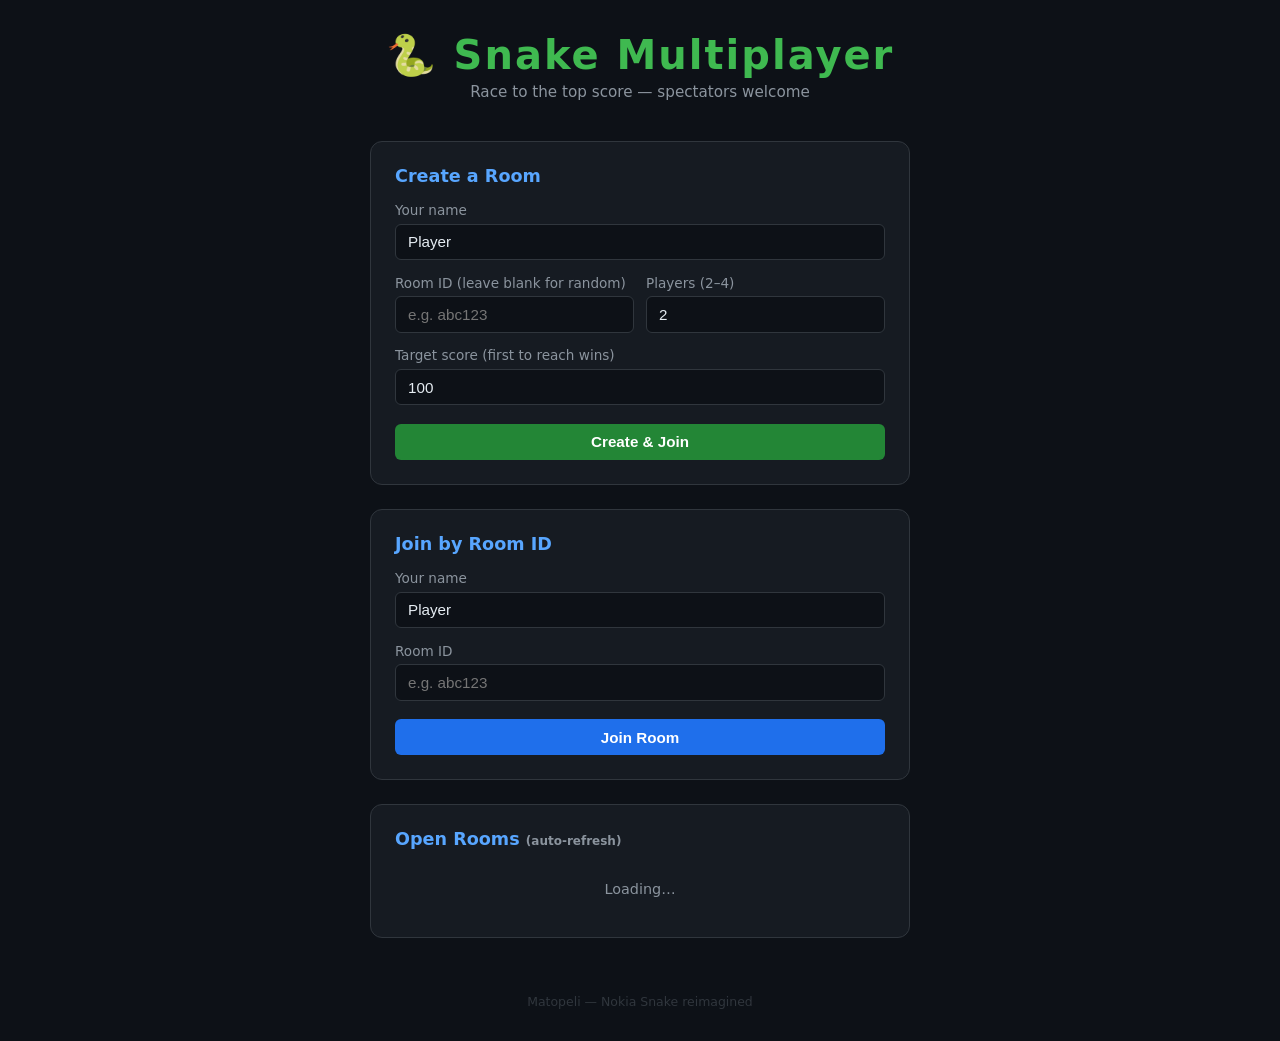
==== snake_api/static/index.html @ 55c419c7 "feat: implement multiplayer race mode and spectator support (FastAPI + WebSocket) Agent-Logs-Url: ht" ====
<!DOCTYPE html>
<html lang="en">
<head>
  <meta charset="UTF-8" />
  <meta name="viewport" content="width=device-width, initial-scale=1.0" />
  <title>Snake Multiplayer — Lobby</title>
  <style>
    *, *::before, *::after { box-sizing: border-box; margin: 0; padding: 0; }

    body {
      font-family: 'Segoe UI', system-ui, sans-serif;
      background: #0d1117;
      color: #e6edf3;
      min-height: 100vh;
      display: flex;
      flex-direction: column;
      align-items: center;
      padding: 2rem 1rem;
    }

    h1 {
      font-size: 2.5rem;
      color: #3fb950;
      margin-bottom: 0.25rem;
      letter-spacing: 2px;
    }
    .subtitle {
      color: #8b949e;
      margin-bottom: 2.5rem;
      font-size: 0.95rem;
    }

    .card {
      background: #161b22;
      border: 1px solid #30363d;
      border-radius: 12px;
      padding: 1.5rem;
      width: 100%;
      max-width: 540px;
      margin-bottom: 1.5rem;
    }
    .card h2 {
      font-size: 1.1rem;
      color: #58a6ff;
      margin-bottom: 1rem;
    }

    label { display: block; margin-bottom: 0.35rem; color: #8b949e; font-size: 0.85rem; }
    input[type="text"], input[type="number"] {
      width: 100%;
      padding: 0.55rem 0.75rem;
      background: #0d1117;
      border: 1px solid #30363d;
      border-radius: 6px;
      color: #e6edf3;
      font-size: 0.95rem;
      margin-bottom: 0.9rem;
    }
    input[type="text"]:focus, input[type="number"]:focus {
      outline: none;
      border-color: #58a6ff;
    }

    .row { display: flex; gap: 0.75rem; }
    .row > div { flex: 1; }

    button {
      padding: 0.6rem 1.25rem;
      border: none;
      border-radius: 6px;
      cursor: pointer;
      font-size: 0.95rem;
      font-weight: 600;
      transition: opacity 0.15s;
    }
    button:hover { opacity: 0.85; }
    .btn-primary { background: #238636; color: #fff; width: 100%; margin-top: 0.25rem; }
    .btn-join    { background: #1f6feb; color: #fff; padding: 0.45rem 1rem; font-size: 0.85rem; }
    .btn-watch   { background: #6e40c9; color: #fff; padding: 0.45rem 1rem; font-size: 0.85rem; }

    #rooms-list { margin-top: 0.5rem; }
    .room-row {
      display: flex;
      align-items: center;
      justify-content: space-between;
      padding: 0.65rem 0;
      border-bottom: 1px solid #21262d;
      gap: 0.5rem;
    }
    .room-row:last-child { border-bottom: none; }
    .room-id { font-family: monospace; color: #3fb950; font-size: 0.95rem; }
    .room-meta { color: #8b949e; font-size: 0.8rem; flex: 1; margin-left: 0.75rem; }
    .badge {
      display: inline-block;
      padding: 0.15rem 0.5rem;
      border-radius: 20px;
      font-size: 0.72rem;
      font-weight: 600;
      margin-left: 0.4rem;
    }
    .badge-waiting  { background: #1f4428; color: #3fb950; }
    .badge-playing  { background: #452700; color: #e3b341; }
    .badge-finished { background: #2d1f6e; color: #a5a3ff; }

    #empty-msg { color: #8b949e; font-size: 0.9rem; text-align: center; padding: 1rem 0; }

    footer { margin-top: auto; padding-top: 2rem; color: #30363d; font-size: 0.78rem; }
  </style>
</head>
<body>

  <h1>🐍 Snake Multiplayer</h1>
  <p class="subtitle">Race to the top score — spectators welcome</p>

  <!-- Create room -->
  <div class="card">
    <h2>Create a Room</h2>
    <label>Your name</label>
    <input type="text" id="create-name" value="Player" maxlength="20" />
    <div class="row">
      <div>
        <label>Room ID (leave blank for random)</label>
        <input type="text" id="create-room-id" placeholder="e.g. abc123" maxlength="16" />
      </div>
      <div>
        <label>Players (2–4)</label>
        <input type="number" id="create-max-players" value="2" min="2" max="4" />
      </div>
    </div>
    <label>Target score (first to reach wins)</label>
    <input type="number" id="create-target" value="100" min="10" max="1000" step="10" />
    <button class="btn-primary" onclick="createRoom()">Create &amp; Join</button>
  </div>

  <!-- Join existing room -->
  <div class="card">
    <h2>Join by Room ID</h2>
    <label>Your name</label>
    <input type="text" id="join-name" value="Player" maxlength="20" />
    <label>Room ID</label>
    <input type="text" id="join-room-id" placeholder="e.g. abc123" maxlength="16" />
    <button class="btn-primary" style="background:#1f6feb;" onclick="joinRoom()">Join Room</button>
  </div>

  <!-- Live room list -->
  <div class="card">
    <h2>Open Rooms <span id="refresh-hint" style="font-size:0.75rem;color:#8b949e;">(auto-refresh)</span></h2>
    <div id="rooms-list"><p id="empty-msg">Loading…</p></div>
  </div>

  <footer>Matopeli — Nokia Snake reimagined</footer>

<script>
  const playerColors = ["#3fb950","#f78166","#58a6ff","#e3b341"];

  async function loadRooms() {
    try {
      const res = await fetch("/api/rooms");
      const data = await res.json();
      const container = document.getElementById("rooms-list");
      if (!data.rooms.length) {
        container.innerHTML = '<p id="empty-msg">No open rooms yet. Create one above!</p>';
        return;
      }
      container.innerHTML = data.rooms.map(r => {
        const stateClass = `badge-${r.state}`;
        const stateLabel = r.state.charAt(0).toUpperCase() + r.state.slice(1);
        return `
          <div class="room-row">
            <span class="room-id">${r.room_id}</span>
            <span class="room-meta">
              👥 ${r.players}/${r.max_players}
              🎯 ${r.target_score} pts
              👁 ${r.spectators} watching
              <span class="badge ${stateClass}">${stateLabel}</span>
            </span>
            <button class="btn-join" onclick="joinById('${r.room_id}')">Join</button>
            <button class="btn-watch" onclick="watchById('${r.room_id}')">Watch</button>
          </div>`;
      }).join("");
    } catch(e) { /* server may not be ready yet */ }
  }

  function createRoom() {
    const name = document.getElementById("create-name").value.trim() || "Player";
    const roomId = document.getElementById("create-room-id").value.trim();
    const maxPlayers = document.getElementById("create-max-players").value;
    const target = document.getElementById("create-target").value;

    const params = new URLSearchParams({ max_players: maxPlayers, target_score: target });

    if (roomId) {
      // Use a specific room ID
      window.location.href = `/race/${encodeURIComponent(roomId)}?name=${encodeURIComponent(name)}&target_score=${target}`;
    } else {
      fetch(`/api/rooms?${params}`, { method: "POST" })
        .then(r => r.json())
        .then(d => {
          window.location.href = `/race/${d.room_id}?name=${encodeURIComponent(name)}`;
        });
    }
  }

  function joinRoom() {
    const name = document.getElementById("join-name").value.trim() || "Player";
    const roomId = document.getElementById("join-room-id").value.trim();
    if (!roomId) { alert("Please enter a Room ID"); return; }
    window.location.href = `/race/${encodeURIComponent(roomId)}?name=${encodeURIComponent(name)}`;
  }

  function joinById(roomId) {
    const name = prompt("Your name:", "Player") || "Player";
    window.location.href = `/race/${roomId}?name=${encodeURIComponent(name)}`;
  }

  function watchById(roomId) {
    window.location.href = `/race/${roomId}?spectate=1`;
  }

  loadRooms();
  setInterval(loadRooms, 3000);
</script>
</body>
</html>
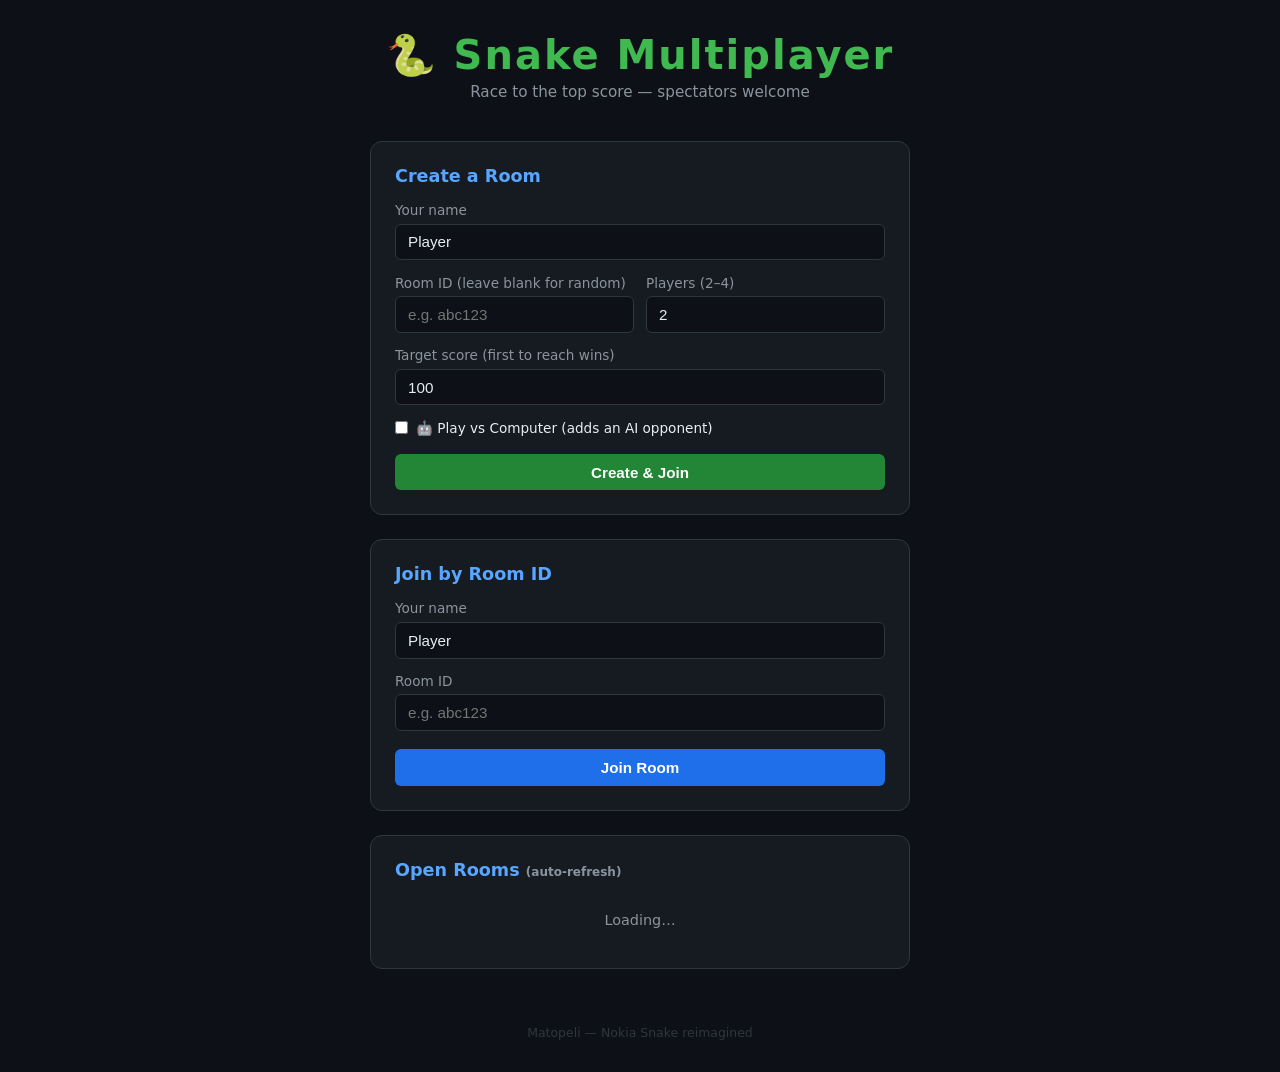
==== commit ea199c36: "feat: add greedy AI bot as computer player in race mode Adds a server-side AI opponent so a single h" ====
--- a/snake_api/static/index.html
+++ b/snake_api/static/index.html
@@ -129,6 +129,10 @@
     </div>
     <label>Target score (first to reach wins)</label>
     <input type="number" id="create-target" value="100" min="10" max="1000" step="10" />
+    <label style="display:flex;align-items:center;gap:0.5rem;cursor:pointer;color:#e6edf3;margin-bottom:0.9rem;">
+      <input type="checkbox" id="create-add-bot" style="width:auto;margin:0;" />
+      🤖 Play vs Computer (adds an AI opponent)
+    </label>
     <button class="btn-primary" onclick="createRoom()">Create &amp; Join</button>
   </div>
 
@@ -186,8 +190,13 @@
     const roomId = document.getElementById("create-room-id").value.trim();
     const maxPlayers = document.getElementById("create-max-players").value;
     const target = document.getElementById("create-target").value;
-
-    const params = new URLSearchParams({ max_players: maxPlayers, target_score: target });
+    const addBot = document.getElementById("create-add-bot").checked;
+
+    const params = new URLSearchParams({
+      max_players: maxPlayers,
+      target_score: target,
+      add_bot: addBot,
+    });
 
     if (roomId) {
       // Use a specific room ID
